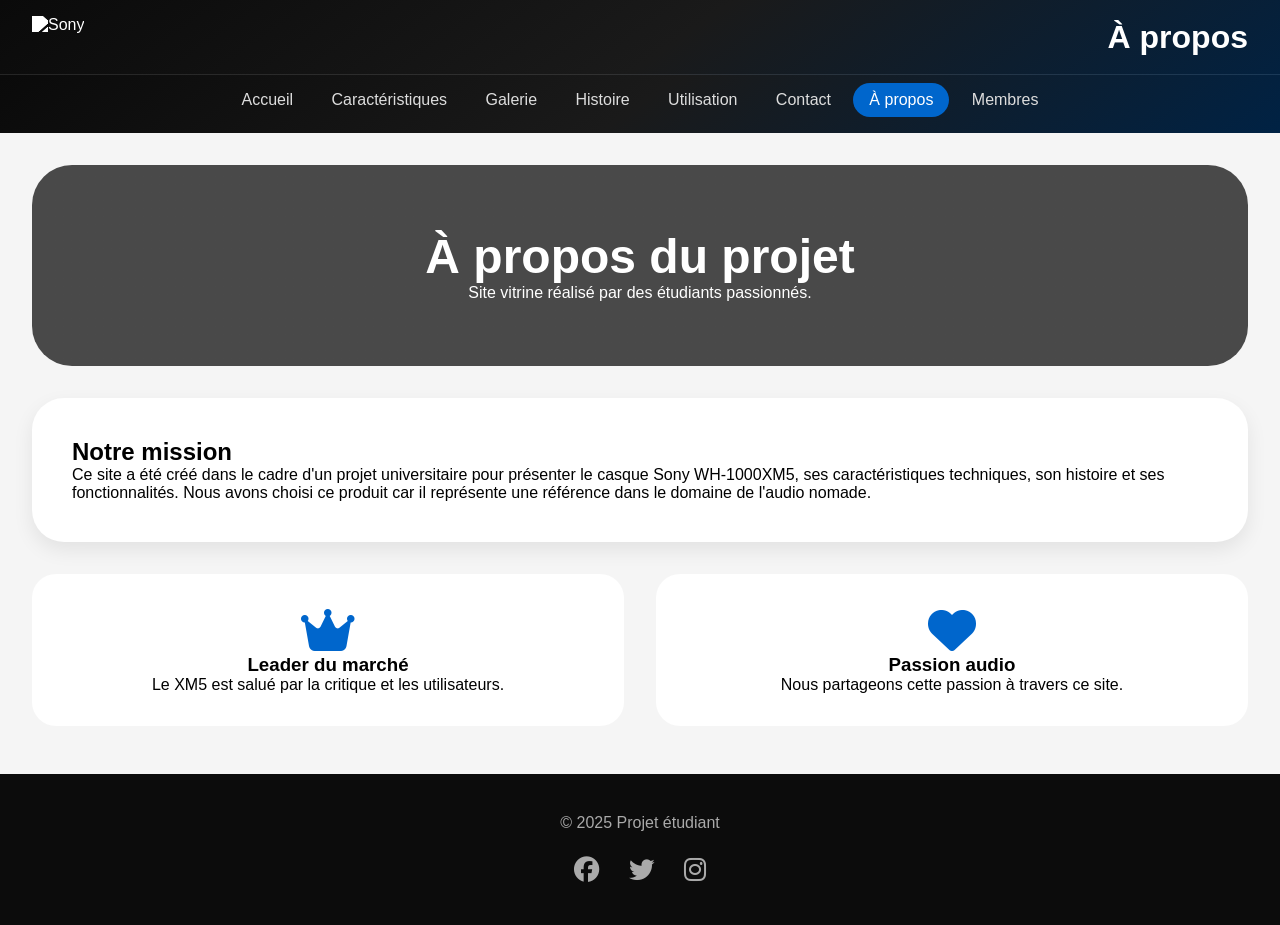
==== about.html @ b987d5f0 "site vitrine sony xm5" ====
<!DOCTYPE html>
<html lang="fr">
<head>
    <meta charset="UTF-8">
    <meta name="viewport" content="width=device-width, initial-scale=1.0">
    <title>À propos - Sony WH-1000XM5</title>
    <link rel="stylesheet" href="https://cdnjs.cloudflare.com/ajax/libs/font-awesome/6.4.0/css/all.min.css">
    <style>
        /* Base identique aux autres */
        * { margin:0; padding:0; box-sizing:border-box; font-family:'Segoe UI',Roboto,sans-serif; }
        :root { --sony-blue:#0066cc; --sony-gray:#f5f5f5; --shadow:0 8px 20px rgba(0,0,0,0.08); }
        body { background:var(--sony-gray); }
        header, nav, footer { background: linear-gradient(145deg, #0a0a0a, #1a1a1a, #002244); color:white; }
        .header-inner { max-width:1300px; margin:0 auto; display:flex; align-items:center; justify-content:space-between; padding:1rem 2rem; }
        .logo-sony { height:42px; filter:brightness(0) invert(1); }
        nav { display:flex; justify-content:center; gap:0.4rem; padding:0.5rem 2rem 1rem; border-top:1px solid rgba(255,255,255,0.1); }
        nav a { color:#ddd; text-decoration:none; padding:0.5rem 1rem; border-radius:40px; }
        nav a:hover, nav a.active { background:var(--sony-blue); color:white; }
        main { max-width:1300px; margin:2rem auto; padding:0 2rem; }
        .about-hero {
            background: linear-gradient(rgba(0,0,0,0.7), rgba(0,0,0,0.7)), url('https://images.unsplash.com/photo-1583394838336-acd977736f90?auto=format&fit=crop&w=1200&q=80');
            background-size: cover; color:white; text-align:center; padding:4rem 2rem; border-radius:40px;
        }
        .about-text { background:white; border-radius:32px; padding:2.5rem; margin:2rem 0; box-shadow:var(--shadow); }
        .features-grid-about { display:grid; grid-template-columns:repeat(auto-fit,minmax(250px,1fr)); gap:2rem; margin:2rem 0; }
        .ft-about { background:white; border-radius:24px; padding:2rem; text-align:center; }
        footer { background:#0c0c0c; color:#aaa; text-align:center; padding:2.5rem; margin-top:3rem; }
        .social-icons { display:flex; justify-content:center; gap:1.8rem; margin-top:1.5rem; }
        .social-icons a { color:#aaa; font-size:1.6rem; }
        .social-icons a:hover { color:var(--sony-blue); }
    </style>
</head>
<body>
    <header>
        <div class="header-inner"><img class="logo-sony" src="https://upload.wikimedia.org/wikipedia/commons/thumb/c/ca/Sony_logo.svg/1024px-Sony_logo.svg.png" alt="Sony"><h1 style="color:white;">À propos</h1></div>
        <nav>
            <a href="index.html">Accueil</a>
            <a href="caracteristiques.html">Caractéristiques</a>
            <a href="galerie.html">Galerie</a>
            <a href="histoire.html">Histoire</a>
            <a href="utilisation.html">Utilisation</a>
            <a href="contact.html">Contact</a>
            <a href="about.html" class="active">À propos</a>
            <a href="Nous.html">Membres</a>
        </nav>
    </header>
    <main>
        <section class="about-hero"><h2 style="font-size:3rem;">À propos du projet</h2><p>Site vitrine réalisé par des étudiants passionnés.</p></section>
        <div class="about-text">
            <h2>Notre mission</h2>
            <p>Ce site a été créé dans le cadre d'un projet universitaire pour présenter le casque Sony WH-1000XM5, ses caractéristiques techniques, son histoire et ses fonctionnalités. Nous avons choisi ce produit car il représente une référence dans le domaine de l'audio nomade.</p>
        </div>
        <div class="features-grid-about">
            <div class="ft-about"><i class="fas fa-crown" style="color:var(--sony-blue); font-size:3rem;"></i><h3>Leader du marché</h3><p>Le XM5 est salué par la critique et les utilisateurs.</p></div>
            <div class="ft-about"><i class="fas fa-heart" style="color:var(--sony-blue); font-size:3rem;"></i><h3>Passion audio</h3><p>Nous partageons cette passion à travers ce site.</p></div>
        </div>
    </main>
    <footer>
        <p>&copy; 2025 Projet étudiant</p><div class="social-icons"><a href="#"><i class="fab fa-facebook"></i></a><a href="#"><i class="fab fa-twitter"></i></a><a href="#"><i class="fab fa-instagram"></i></a></div>
    </footer>
</body>
</html>
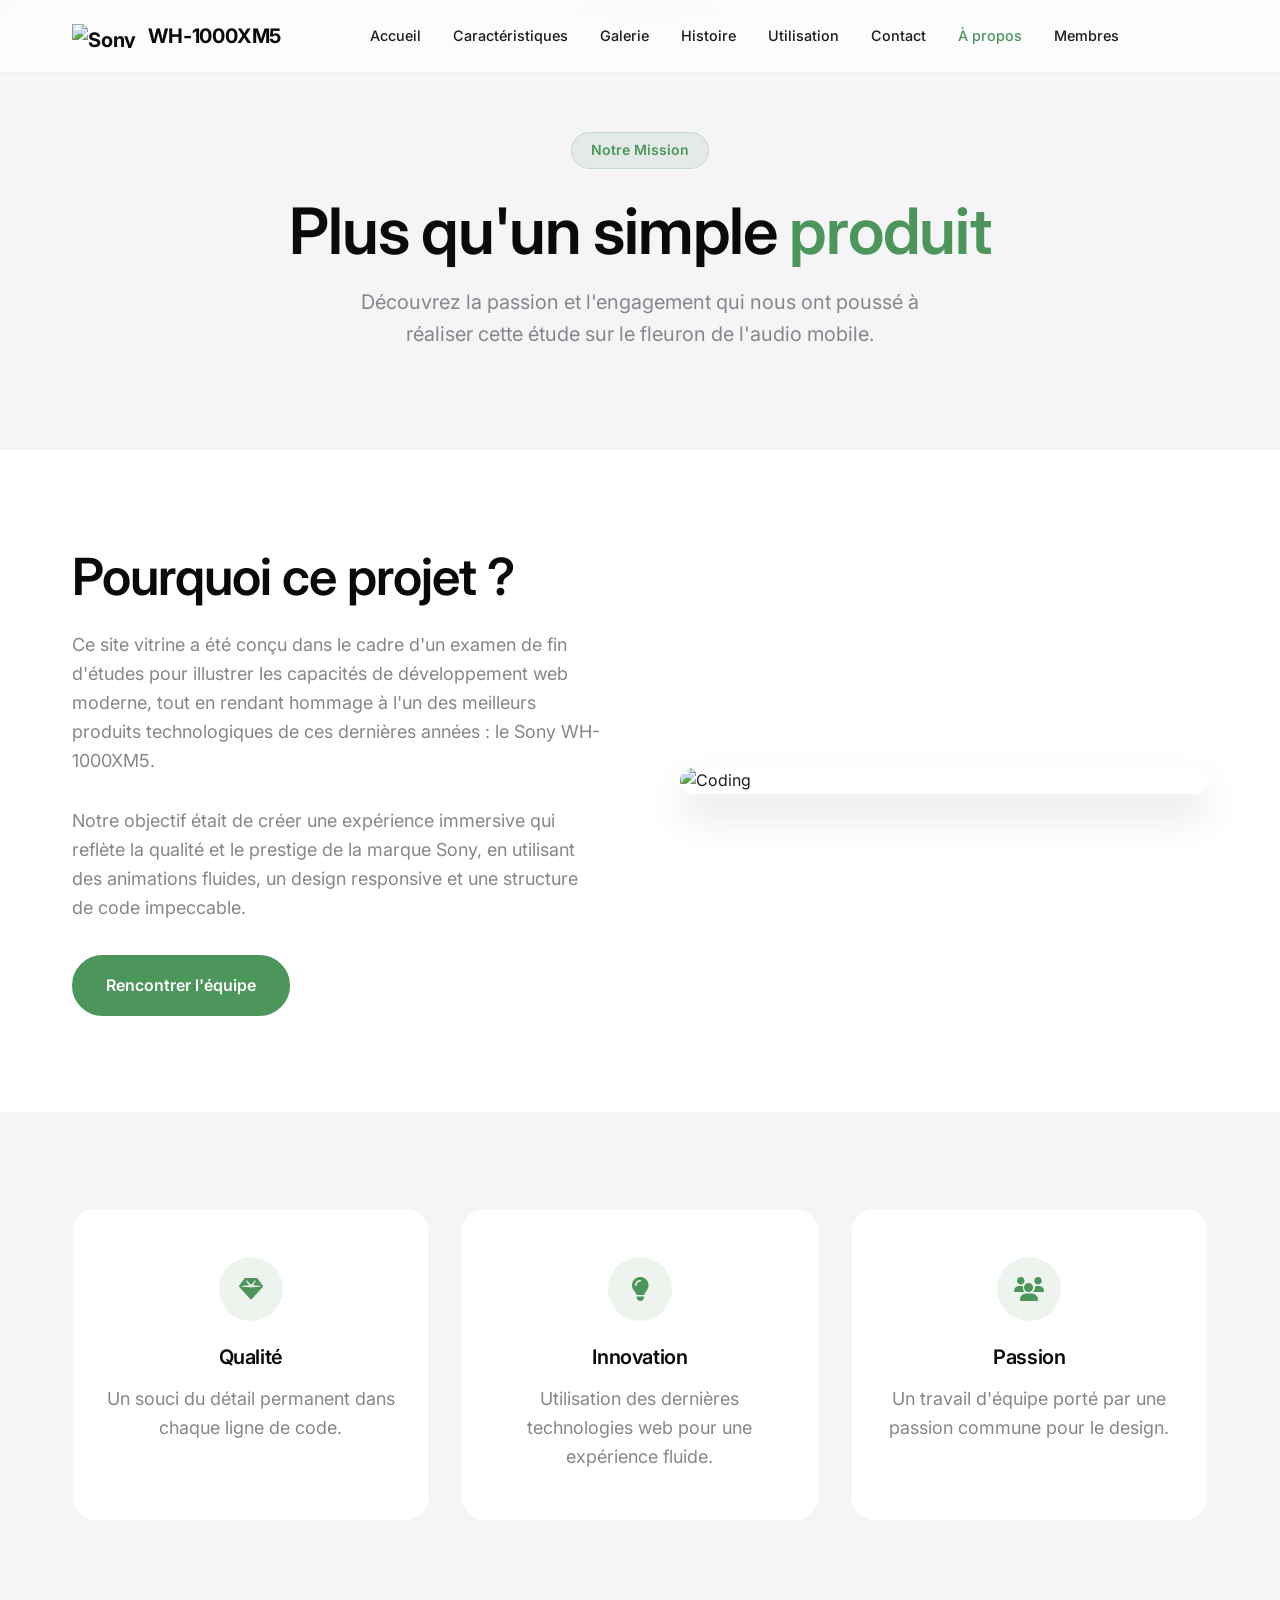
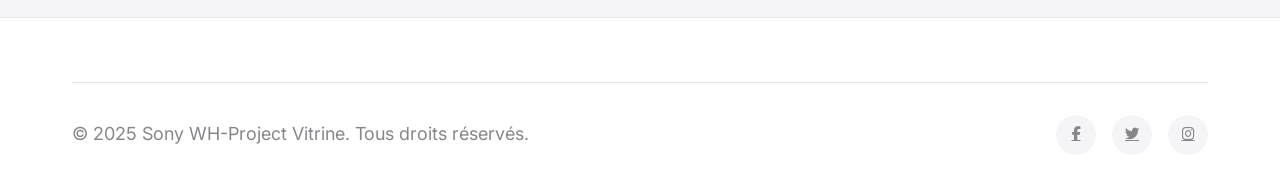
==== commit 59b69d53: "update site vitrine" ====
--- a/about.html
+++ b/about.html
@@ -1,62 +1,105 @@
-<!DOCTYPE html>
-<html lang="fr">
-<head>
-    <meta charset="UTF-8">
-    <meta name="viewport" content="width=device-width, initial-scale=1.0">
-    <title>À propos - Sony WH-1000XM5</title>
-    <link rel="stylesheet" href="https://cdnjs.cloudflare.com/ajax/libs/font-awesome/6.4.0/css/all.min.css">
-    <style>
-        /* Base identique aux autres */
-        * { margin:0; padding:0; box-sizing:border-box; font-family:'Segoe UI',Roboto,sans-serif; }
-        :root { --sony-blue:#0066cc; --sony-gray:#f5f5f5; --shadow:0 8px 20px rgba(0,0,0,0.08); }
-        body { background:var(--sony-gray); }
-        header, nav, footer { background: linear-gradient(145deg, #0a0a0a, #1a1a1a, #002244); color:white; }
-        .header-inner { max-width:1300px; margin:0 auto; display:flex; align-items:center; justify-content:space-between; padding:1rem 2rem; }
-        .logo-sony { height:42px; filter:brightness(0) invert(1); }
-        nav { display:flex; justify-content:center; gap:0.4rem; padding:0.5rem 2rem 1rem; border-top:1px solid rgba(255,255,255,0.1); }
-        nav a { color:#ddd; text-decoration:none; padding:0.5rem 1rem; border-radius:40px; }
-        nav a:hover, nav a.active { background:var(--sony-blue); color:white; }
-        main { max-width:1300px; margin:2rem auto; padding:0 2rem; }
-        .about-hero {
-            background: linear-gradient(rgba(0,0,0,0.7), rgba(0,0,0,0.7)), url('https://images.unsplash.com/photo-1583394838336-acd977736f90?auto=format&fit=crop&w=1200&q=80');
-            background-size: cover; color:white; text-align:center; padding:4rem 2rem; border-radius:40px;
-        }
-        .about-text { background:white; border-radius:32px; padding:2.5rem; margin:2rem 0; box-shadow:var(--shadow); }
-        .features-grid-about { display:grid; grid-template-columns:repeat(auto-fit,minmax(250px,1fr)); gap:2rem; margin:2rem 0; }
-        .ft-about { background:white; border-radius:24px; padding:2rem; text-align:center; }
-        footer { background:#0c0c0c; color:#aaa; text-align:center; padding:2.5rem; margin-top:3rem; }
-        .social-icons { display:flex; justify-content:center; gap:1.8rem; margin-top:1.5rem; }
-        .social-icons a { color:#aaa; font-size:1.6rem; }
-        .social-icons a:hover { color:var(--sony-blue); }
-    </style>
-</head>
-<body>
-    <header>
-        <div class="header-inner"><img class="logo-sony" src="https://upload.wikimedia.org/wikipedia/commons/thumb/c/ca/Sony_logo.svg/1024px-Sony_logo.svg.png" alt="Sony"><h1 style="color:white;">À propos</h1></div>
-        <nav>
-            <a href="index.html">Accueil</a>
-            <a href="caracteristiques.html">Caractéristiques</a>
-            <a href="galerie.html">Galerie</a>
-            <a href="histoire.html">Histoire</a>
-            <a href="utilisation.html">Utilisation</a>
-            <a href="contact.html">Contact</a>
-            <a href="about.html" class="active">À propos</a>
-            <a href="Nous.html">Membres</a>
-        </nav>
-    </header>
-    <main>
-        <section class="about-hero"><h2 style="font-size:3rem;">À propos du projet</h2><p>Site vitrine réalisé par des étudiants passionnés.</p></section>
-        <div class="about-text">
-            <h2>Notre mission</h2>
-            <p>Ce site a été créé dans le cadre d'un projet universitaire pour présenter le casque Sony WH-1000XM5, ses caractéristiques techniques, son histoire et ses fonctionnalités. Nous avons choisi ce produit car il représente une référence dans le domaine de l'audio nomade.</p>
-        </div>
-        <div class="features-grid-about">
-            <div class="ft-about"><i class="fas fa-crown" style="color:var(--sony-blue); font-size:3rem;"></i><h3>Leader du marché</h3><p>Le XM5 est salué par la critique et les utilisateurs.</p></div>
-            <div class="ft-about"><i class="fas fa-heart" style="color:var(--sony-blue); font-size:3rem;"></i><h3>Passion audio</h3><p>Nous partageons cette passion à travers ce site.</p></div>
-        </div>
-    </main>
-    <footer>
-        <p>&copy; 2025 Projet étudiant</p><div class="social-icons"><a href="#"><i class="fab fa-facebook"></i></a><a href="#"><i class="fab fa-twitter"></i></a><a href="#"><i class="fab fa-instagram"></i></a></div>
-    </footer>
-</body>
-</html>+<!DOCTYPE html>
+<html lang="fr">
+<head>
+    <meta charset="UTF-8">
+    <meta name="viewport" content="width=device-width, initial-scale=1.0">
+    <title>À propos | Sony WH-1000XM5</title>
+    <!-- Fonts & Icons -->
+    <link rel="stylesheet" href="https://cdnjs.cloudflare.com/ajax/libs/font-awesome/6.4.0/css/all.min.css">
+    <!-- Custom CSS -->
+    <link rel="stylesheet" href="css/style.css">
+</head>
+<body>
+    <!-- Header -->
+    <header class="site-header">
+        <div class="container header-inner">
+            <a href="index.html" class="logo">
+                <img src="https://upload.wikimedia.org/wikipedia/commons/thumb/c/ca/Sony_logo.svg/1024px-Sony_logo.svg.png" alt="Sony">
+                <span>WH-1000XM5</span>
+            </a>
+            <nav class="nav-links">
+                <li><a href="index.html">Accueil</a></li>
+                <li><a href="caracteristiques.html">Caractéristiques</a></li>
+                <li><a href="galerie.html">Galerie</a></li>
+                <li><a href="histoire.html">Histoire</a></li>
+                <li><a href="utilisation.html">Utilisation</a></li>
+                <li><a href="contact.html">Contact</a></li>
+                <li><a href="about.html" class="active">À propos</a></li>
+                <li><a href="membres.html">Membres</a></li>
+            </nav>
+            <div class="header-actions">
+                <button class="menu-toggle"><i class="fas fa-bars"></i></button>
+            </div>
+        </div>
+    </header>
+
+    <main>
+        <!-- Hero Section -->
+        <section class="hero reveal" style="min-height: 50vh;">
+            <img src="https://images.unsplash.com/photo-1451187580459-43490279c0fa?auto=format&fit=crop&w=1500&q=80" alt="About Background" class="hero-bg-media">
+            <div class="container hero-content">
+                <span class="hero-badge">Notre Mission</span>
+                <h1>Plus qu'un simple <span>produit</span></h1>
+                <p>Découvrez la passion et l'engagement qui nous ont poussé à réaliser cette étude sur le fleuron de l'audio mobile.</p>
+            </div>
+        </section>
+
+        <!-- Mission Section -->
+        <section class="section bg-white">
+            <div class="container">
+                <div class="split-layout reveal">
+                    <div class="split-content">
+                        <h2>Pourquoi ce projet ?</h2>
+                        <p>Ce site vitrine a été conçu dans le cadre d'un examen de fin d'études pour illustrer les capacités de développement web moderne, tout en rendant hommage à l'un des meilleurs produits technologiques de ces dernières années : le Sony WH-1000XM5.</p>
+                        <p>Notre objectif était de créer une expérience immersive qui reflète la qualité et le prestige de la marque Sony, en utilisant des animations fluides, un design responsive et une structure de code impeccable.</p>
+                        <a href="membres.html" class="btn btn-primary">Rencontrer l'équipe</a>
+                    </div>
+                    <div class="split-image">
+                        <img src="https://images.unsplash.com/photo-1542393545-10f5cde2c810?auto=format&fit=crop&w=800&q=80" alt="Coding">
+                    </div>
+                </div>
+            </div>
+        </section>
+
+        <!-- Values Section -->
+        <section class="section">
+            <div class="container">
+                <div class="features-grid">
+                    <div class="feature-card reveal">
+                        <div class="feature-icon"><i class="fas fa-gem"></i></div>
+                        <h3>Qualité</h3>
+                        <p>Un souci du détail permanent dans chaque ligne de code.</p>
+                    </div>
+                    <div class="feature-card reveal">
+                        <div class="feature-icon"><i class="fas fa-lightbulb"></i></div>
+                        <h3>Innovation</h3>
+                        <p>Utilisation des dernières technologies web pour une expérience fluide.</p>
+                    </div>
+                    <div class="feature-card reveal">
+                        <div class="feature-icon"><i class="fas fa-users"></i></div>
+                        <h3>Passion</h3>
+                        <p>Un travail d'équipe porté par une passion commune pour le design.</p>
+                    </div>
+                </div>
+            </div>
+        </section>
+    </main>
+
+    <!-- Footer -->
+    <footer class="site-footer">
+        <div class="container">
+            <div class="footer-bottom">
+                <p>© 2025 Sony WH-Project Vitrine. Tous droits réservés.</p>
+                <div class="social-links">
+                    <a href="#"><i class="fab fa-facebook-f"></i></a>
+                    <a href="#"><i class="fab fa-twitter"></i></a>
+                    <a href="#"><i class="fab fa-instagram"></i></a>
+                </div>
+            </div>
+        </div>
+    </footer>
+
+    <!-- Scripts -->
+    <script src="js/main.js"></script>
+</body>
+</html>
--- a/css/style.css
+++ b/css/style.css
@@ -0,0 +1,644 @@
+/* ===== RESET & VARIABLES ===== */
+@import url('https://fonts.googleapis.com/css2?family=Inter:wght@300;400;500;600;700&display=swap');
+
+:root {
+    --primary: #4C965B; 
+    --primary-dark: #3a7546;
+    --black: #0a0a0a;
+    --white: #ffffff;
+    --gray-100: #f5f5f7; /* Apple style light background */
+    --gray-200: #e5e5ea;
+    --gray-600: #86868b;
+    --gray-800: #1d1d1f;
+    --shadow-sm: 0 4px 12px rgba(0,0,0,0.05);
+    --shadow-md: 0 8px 24px rgba(0,0,0,0.08);
+    --shadow-lg: 0 20px 40px rgba(0,0,0,0.12);
+    --easing: cubic-bezier(0.25, 0.1, 0.25, 1);
+    --transition: 0.4s var(--easing);
+}
+
+* {
+    margin: 0;
+    padding: 0;
+    box-sizing: border-box;
+}
+
+html {
+    scroll-behavior: smooth;
+}
+
+body {
+    font-family: 'Inter', -apple-system, BlinkMacSystemFont, sans-serif;
+    color: var(--gray-800);
+    background-color: var(--gray-100);
+    line-height: 1.6;
+    overflow-x: hidden;
+    -webkit-font-smoothing: antialiased;
+}
+
+/* Typography */
+h1, h2, h3, h4 {
+    font-weight: 600;
+    line-height: 1.2;
+    letter-spacing: -0.02em;
+    color: var(--black);
+}
+
+h1 { font-size: clamp(2.5rem, 5vw, 4.5rem); }
+h2 { font-size: clamp(2rem, 4vw, 3.5rem); }
+h3 { font-size: clamp(1.5rem, 3vw, 2rem); }
+
+p {
+    font-size: 1.125rem;
+    color: var(--gray-600);
+}
+
+/* Utilities */
+.container {
+    max-width: 1200px;
+    margin: 0 auto;
+    padding: 0 2rem;
+}
+
+.text-center { text-align: center; }
+.text-primary { color: var(--primary) !important; }
+
+/* Buttons */
+.btn {
+    display: inline-flex;
+    align-items: center;
+    justify-content: center;
+    padding: 1rem 2rem;
+    border-radius: 50px;
+    font-size: 1rem;
+    font-weight: 600;
+    text-decoration: none;
+    transition: var(--transition);
+    border: 2px solid transparent;
+    cursor: pointer;
+    gap: 0.5rem;
+}
+
+.btn-primary {
+    background-color: var(--primary);
+    color: var(--white);
+    border-color: var(--primary);
+}
+
+.btn-primary:hover {
+    background-color: var(--primary-dark);
+    border-color: var(--primary-dark);
+    transform: translateY(-2px);
+    box-shadow: var(--shadow-md);
+}
+
+.btn-secondary {
+    background-color: transparent;
+    color: var(--black);
+    border-color: var(--black);
+}
+
+.btn-secondary:hover {
+    background-color: var(--black);
+    color: var(--white);
+}
+
+.btn-outline-white {
+    background-color: transparent;
+    color: var(--white);
+    border-color: var(--white);
+}
+
+.btn-outline-white:hover {
+    background-color: var(--white);
+    color: var(--black);
+}
+
+/* Header */
+.site-header {
+    position: fixed;
+    top: 0;
+    width: 100%;
+    z-index: 1000;
+    background: rgba(255, 255, 255, 0.7);
+    backdrop-filter: blur(16px);
+    -webkit-backdrop-filter: blur(16px);
+    border-bottom: 1px solid rgba(0,0,0,0.05);
+    transition: background var(--transition);
+}
+
+.site-header.scrolled {
+    background: rgba(255, 255, 255, 0.95);
+    box-shadow: var(--shadow-sm);
+}
+
+.header-inner {
+    display: flex;
+    justify-content: space-between;
+    align-items: center;
+    height: 72px;
+}
+
+.logo {
+    display: flex;
+    align-items: center;
+    gap: 0.75rem;
+    font-size: 1.25rem;
+    font-weight: 700;
+    color: var(--black);
+    text-decoration: none;
+    letter-spacing: -0.01em;
+}
+
+.logo img {
+    height: 24px;
+}
+
+.nav-links {
+    display: flex;
+    gap: 2rem;
+    list-style: none;
+}
+
+.nav-links a {
+    text-decoration: none;
+    color: var(--gray-800);
+    font-size: 0.9rem;
+    font-weight: 500;
+    transition: color var(--transition);
+}
+
+.nav-links a:hover, .nav-links a.active {
+    color: var(--primary);
+}
+
+.header-actions {
+    display: flex;
+    align-items: center;
+    gap: 1rem;
+}
+
+.menu-toggle {
+    display: none;
+    font-size: 1.5rem;
+    background: none;
+    border: none;
+    cursor: pointer;
+    color: var(--black);
+}
+
+/* Hero Section */
+.hero {
+    position: relative;
+    min-height: 100vh;
+    display: flex;
+    align-items: center;
+    justify-content: center;
+    text-align: center;
+    padding-top: 72px; /* Header offset */
+    background: var(--gray-100);
+    overflow: hidden;
+}
+
+.hero-bg-media {
+    position: absolute;
+    top: 0;
+    left: 0;
+    width: 100%;
+    height: 100%;
+    object-fit: cover;
+    opacity: 0.15;
+    z-index: 0;
+    filter: blur(4px);
+}
+
+.hero-content {
+    position: relative;
+    z-index: 2;
+    max-width: 900px;
+    padding: 2rem;
+    display: flex;
+    flex-direction: column;
+    align-items: center;
+}
+
+.hero-badge {
+    display: inline-block;
+    padding: 0.4rem 1.2rem;
+    background: rgba(76, 150, 91, 0.1);
+    color: var(--primary);
+    border: 1px solid rgba(76, 150, 91, 0.2);
+    border-radius: 50px;
+    font-size: 0.875rem;
+    font-weight: 600;
+    margin-bottom: 1.5rem;
+    backdrop-filter: blur(4px);
+}
+
+.hero h1 {
+    color: var(--black);
+    margin-bottom: 1rem;
+}
+
+.hero h1 span {
+    color: var(--primary);
+}
+
+.hero p {
+    font-size: 1.25rem;
+    margin-bottom: 2.5rem;
+    max-width: 600px;
+}
+
+.hero-product-img {
+    max-width: 100%;
+    height: auto;
+    margin-bottom: 2rem;
+    animation: float 6s ease-in-out infinite;
+    filter: drop-shadow(0 20px 30px rgba(0,0,0,0.15));
+}
+
+@keyframes float {
+    0% { transform: translateY(0px); }
+    50% { transform: translateY(-15px); }
+    100% { transform: translateY(0px); }
+}
+
+.hero-actions {
+    display: flex;
+    gap: 1rem;
+    justify-content: center;
+}
+
+/* Stats / Specs Bar */
+.specs-bar {
+    display: flex;
+    flex-wrap: wrap;
+    justify-content: space-around;
+    gap: 2rem;
+    padding: 3rem;
+    background: var(--white);
+    border-radius: 24px;
+    box-shadow: var(--shadow-sm);
+    margin: -4rem auto 4rem;
+    position: relative;
+    z-index: 10;
+    max-width: 1000px;
+}
+
+.spec-item {
+    text-align: center;
+    flex: 1;
+    min-width: 150px;
+}
+
+.spec-item h4 {
+    font-size: 2rem;
+    color: var(--primary);
+    margin-bottom: 0.5rem;
+}
+
+.spec-item p {
+    font-size: 0.95rem;
+    font-weight: 500;
+    color: var(--gray-600);
+}
+
+/* Sections Base */
+.section {
+    padding: 6rem 0;
+}
+
+.bg-white { background-color: var(--white); }
+.bg-dark { 
+    background-color: var(--black); 
+    color: var(--white);
+}
+
+.bg-dark h2, .bg-dark h3 { color: var(--white); }
+.bg-dark p { color: var(--gray-200); }
+
+.section-header {
+    text-align: center;
+    max-width: 700px;
+    margin: 0 auto 4rem;
+}
+
+.section-header h2 { margin-bottom: 1rem; }
+
+/* Split Layout */
+.split-layout {
+    display: grid;
+    grid-template-columns: 1fr 1fr;
+    gap: 5rem;
+    align-items: center;
+}
+
+.split-layout.reverse { direction: rtl; }
+.split-layout.reverse > * { direction: ltr; }
+
+.split-content h2 { margin-bottom: 1.5rem; }
+.split-content p { margin-bottom: 2rem; font-size: 1.125rem; }
+
+.split-image {
+    position: relative;
+    border-radius: 32px;
+    overflow: hidden;
+    box-shadow: var(--shadow-lg);
+}
+
+.split-image img {
+    width: 100%;
+    display: block;
+    transition: transform var(--transition);
+}
+
+.split-image:hover img {
+    transform: scale(1.03);
+}
+
+/* Features Grid */
+.features-grid {
+    display: grid;
+    grid-template-columns: repeat(auto-fit, minmax(280px, 1fr));
+    gap: 2rem;
+}
+
+.feature-card {
+    background: var(--white);
+    border-radius: 24px;
+    padding: 3rem 2rem;
+    text-align: center;
+    transition: var(--transition);
+    border: 1px solid rgba(0,0,0,0.03);
+}
+
+.bg-dark .feature-card {
+    background: #111;
+    border-color: rgba(255,255,255,0.05);
+}
+
+.feature-card:hover {
+    transform: translateY(-8px);
+    box-shadow: var(--shadow-md);
+}
+
+.feature-icon {
+    width: 64px;
+    height: 64px;
+    background: rgba(76, 150, 91, 0.1);
+    color: var(--primary);
+    border-radius: 50%;
+    display: flex;
+    align-items: center;
+    justify-content: center;
+    font-size: 1.5rem;
+    margin: 0 auto 1.5rem;
+    transition: var(--transition);
+}
+
+.feature-card:hover .feature-icon {
+    background: var(--primary);
+    color: var(--white);
+}
+
+.feature-card h3 {
+    margin-bottom: 1rem;
+    font-size: 1.25rem;
+}
+
+/* Customer Reviews */
+.reviews-grid {
+    display: grid;
+    grid-template-columns: repeat(auto-fit, minmax(300px, 1fr));
+    gap: 2rem;
+}
+
+.review-card {
+    background: var(--gray-100);
+    padding: 2.5rem;
+    border-radius: 24px;
+    box-shadow: var(--shadow-sm);
+}
+
+.review-stars {
+    color: #FFB800;
+    margin-bottom: 1rem;
+    font-size: 1.1rem;
+}
+
+.review-text {
+    font-size: 1.05rem;
+    font-style: italic;
+    margin-bottom: 1.5rem;
+    color: var(--gray-800);
+}
+
+.reviewer {
+    display: flex;
+    align-items: center;
+    gap: 1rem;
+}
+
+.reviewer-avatar {
+    width: 48px;
+    height: 48px;
+    border-radius: 50%;
+    background: var(--gray-200);
+    object-fit: cover;
+}
+
+.reviewer-info h5 {
+    font-size: 1rem;
+    margin: 0;
+}
+
+.reviewer-info span {
+    font-size: 0.85rem;
+    color: var(--gray-600);
+}
+
+/* CTA Section */
+.cta-banner {
+    background: linear-gradient(135deg, #111, var(--black));
+    color: var(--white);
+    border-radius: 32px;
+    padding: 5rem 2rem;
+    text-align: center;
+    margin: 4rem 0;
+    position: relative;
+    overflow: hidden;
+}
+
+.cta-banner::before {
+    content: '';
+    position: absolute;
+    top: -50%; left: -50%;
+    width: 200%; height: 200%;
+    background: radial-gradient(circle, rgba(76,150,91,0.1) 0%, transparent 60%);
+    pointer-events: none;
+}
+
+.cta-banner h2 {
+    color: var(--white);
+    margin-bottom: 1rem;
+}
+
+.cta-banner p {
+    color: var(--gray-200);
+    margin-bottom: 2rem;
+    font-size: 1.125rem;
+    max-width: 600px;
+    margin-left: auto;
+    margin-right: auto;
+}
+
+/* Footer */
+.site-footer {
+    background: var(--white);
+    padding: 4rem 0 2rem;
+    border-top: 1px solid var(--gray-200);
+}
+
+.footer-grid {
+    display: grid;
+    grid-template-columns: 2fr 1fr 1fr 1fr;
+    gap: 3rem;
+    margin-bottom: 4rem;
+}
+
+.footer-col p {
+    margin-top: 1rem;
+    font-size: 0.95rem;
+}
+
+.footer-col h4 {
+    margin-bottom: 1.5rem;
+    font-size: 1.1rem;
+}
+
+.footer-links {
+    list-style: none;
+}
+
+.footer-links li { margin-bottom: 0.75rem; }
+.footer-links a {
+    color: var(--gray-600);
+    text-decoration: none;
+    transition: color var(--transition);
+}
+
+.footer-links a:hover { color: var(--primary); }
+
+.footer-bottom {
+    display: flex;
+    justify-content: space-between;
+    align-items: center;
+    padding-top: 2rem;
+    border-top: 1px solid var(--gray-200);
+    color: var(--gray-600);
+    font-size: 0.9rem;
+}
+
+.social-links {
+    display: flex;
+    gap: 1rem;
+}
+
+.social-links a {
+    color: var(--gray-600);
+    background: var(--gray-100);
+    width: 40px; height: 40px;
+    display: flex;
+    align-items: center; justify-content: center;
+    border-radius: 50%;
+    transition: var(--transition);
+}
+
+.social-links a:hover {
+    background: var(--primary);
+    color: var(--white);
+    transform: translateY(-3px);
+}
+
+/* Video Modal */
+.video-modal {
+    position: fixed;
+    top: 0; left: 0; width: 100%; height: 100%;
+    background: rgba(0,0,0,0.85);
+    backdrop-filter: blur(10px);
+    z-index: 2000;
+    display: flex; align-items: center; justify-content: center;
+    opacity: 0; pointer-events: none;
+    transition: opacity var(--transition);
+}
+
+.video-modal.active {
+    opacity: 1; pointer-events: all;
+}
+
+.video-modal-content {
+    width: 90%; max-width: 900px;
+    aspect-ratio: 16/9;
+    position: relative;
+    background: #000;
+    border-radius: 16px;
+    overflow: hidden;
+    box-shadow: 0 25px 50px -12px rgba(0,0,0,0.5);
+    transform: scale(0.95);
+    transition: transform var(--transition);
+}
+
+.video-modal.active .video-modal-content {
+    transform: scale(1);
+}
+
+.video-modal video {
+    width: 100%; height: 100%; object-fit: cover;
+}
+
+.close-modal {
+    position: absolute; top: 20px; right: 20px;
+    background: rgba(0,0,0,0.5); color: white;
+    border: none; width: 40px; height: 40px;
+    border-radius: 50%; font-size: 1.5rem;
+    cursor: pointer; z-index: 10;
+    display: flex; align-items: center; justify-content: center;
+}
+
+/* Scroll Animations */
+.reveal {
+    opacity: 0;
+    transform: translateY(30px);
+    transition: all 0.8s var(--easing);
+}
+
+.reveal.active {
+    opacity: 1; transform: translateY(0);
+}
+
+/* Responsive */
+@media (max-width: 992px) {
+    .split-layout { grid-template-columns: 1fr; gap: 3rem; }
+    .split-layout.reverse > * { direction: ltr; }
+    .footer-grid { grid-template-columns: 1fr 1fr; }
+}
+
+@media (max-width: 768px) {
+    .menu-toggle { display: block; }
+    .nav-links {
+        position: fixed; top: 72px; left: 0; width: 100%;
+        background: var(--white);
+        flex-direction: column; padding: 2rem; gap: 1.5rem;
+        text-align: center; box-shadow: var(--shadow-md);
+        transform: translateY(-100%); opacity: 0;
+        transition: var(--transition); z-index: -1;
+    }
+    .nav-links.active { transform: translateY(0); opacity: 1; }
+    .hero h1 { font-size: 2.5rem; }
+    .hero-actions { flex-direction: column; width: 100%; }
+    .hero-actions .btn { width: 100%; }
+    .specs-bar { flex-direction: column; gap: 2rem; border-radius: 0; margin-top: 0; }
+    .footer-grid { grid-template-columns: 1fr; }
+    .footer-bottom { flex-direction: column; gap: 1.5rem; text-align: center; }
+}
